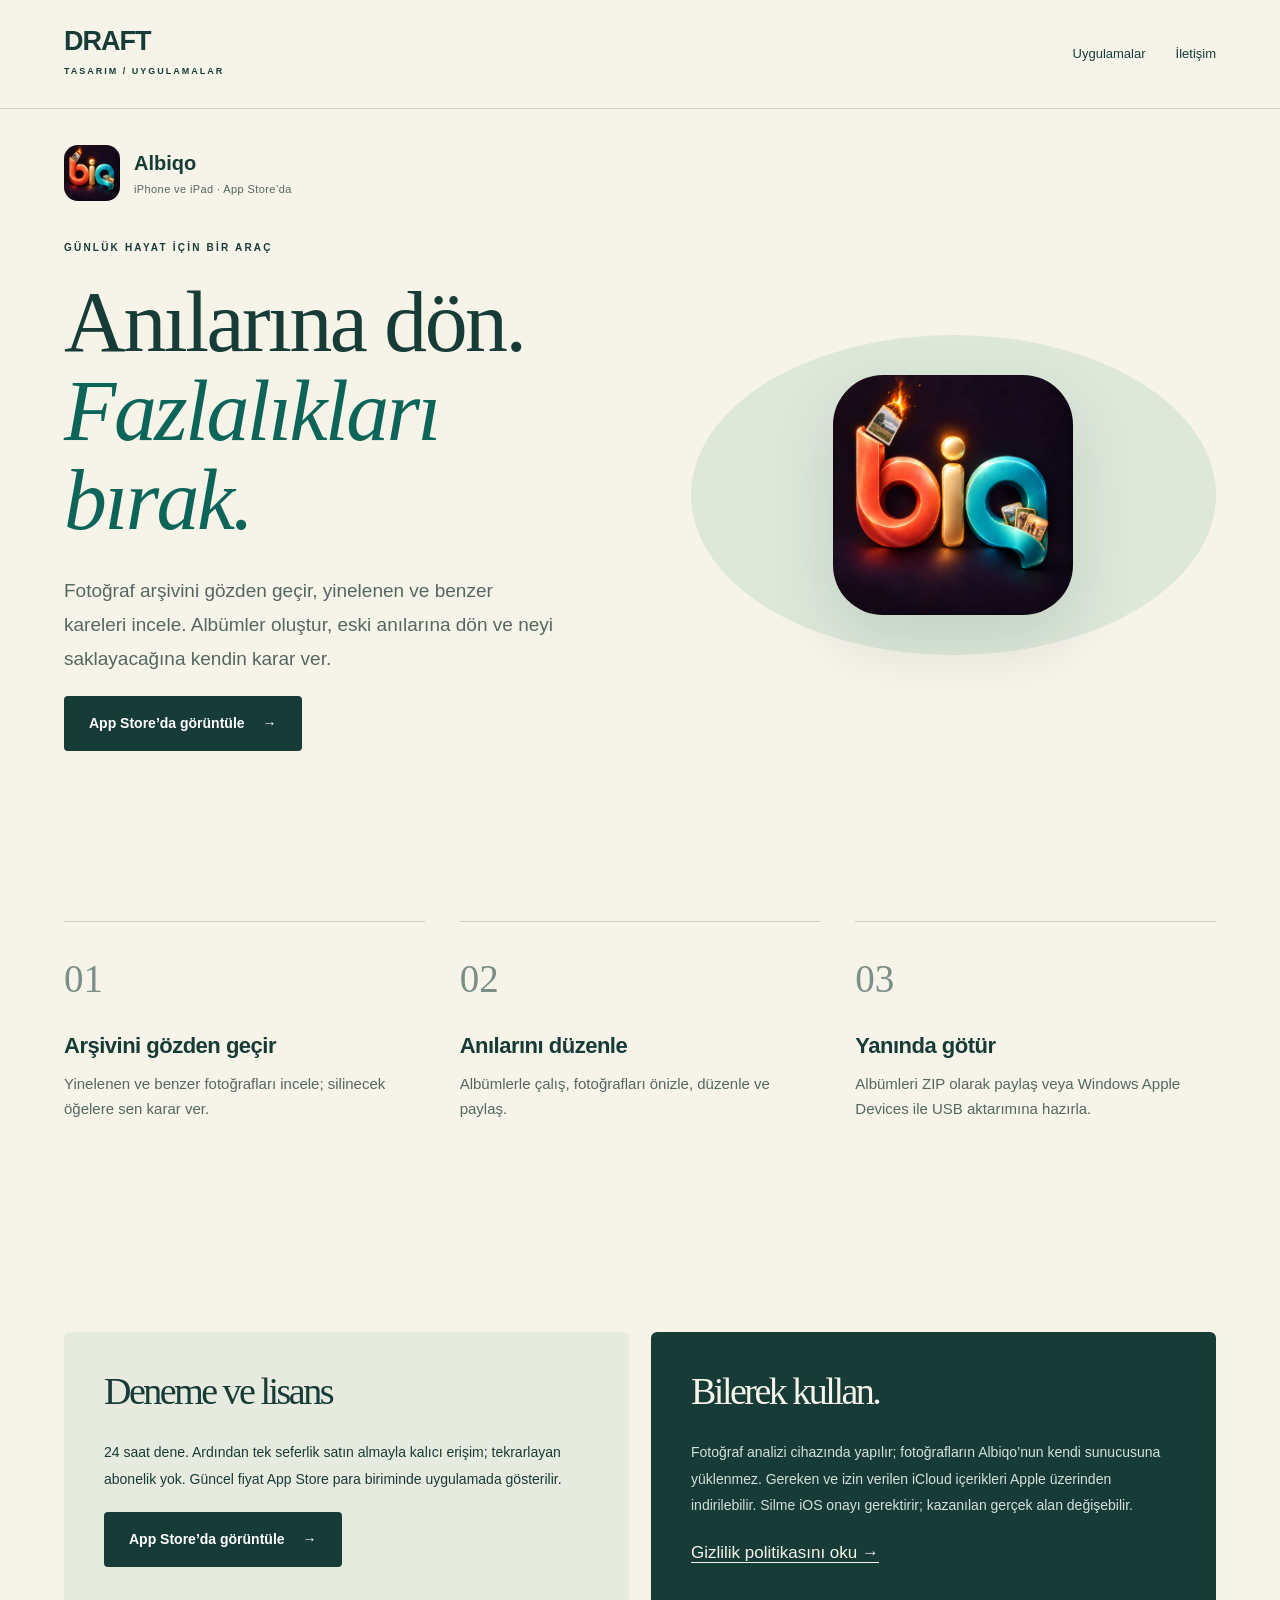
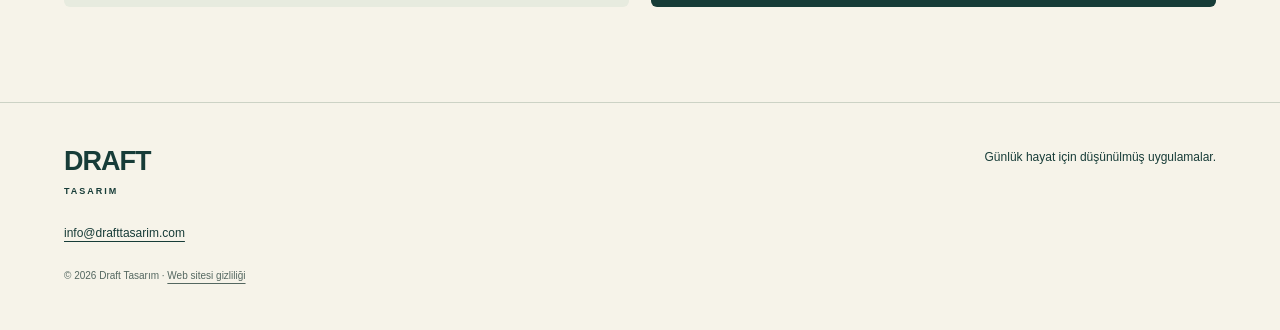
==== albiqo/index.html @ b257b093 "Publish app showcase pages and shared ChatGPT search access" ====
<!doctype html><html lang="tr"><head><meta charset="utf-8"><meta name="viewport" content="width=device-width,initial-scale=1"><title>Albiqo — Draft Tasarım</title><meta name="description" content="Fotoğraf arşivini gözden geçir, yinelenen ve benzer kareleri incele. Albümler oluştur, eski anılarına dön ve neyi saklayacağına kendin karar ver."><link rel="canonical" href="https://drafttasarim.github.io/albiqo/"><meta property="og:title" content="Albiqo — Draft Tasarım"><meta property="og:description" content="Fotoğraf arşivini gözden geçir, yinelenen ve benzer kareleri incele. Albümler oluştur, eski anılarına dön ve neyi saklayacağına kendin karar ver."><meta property="og:type" content="website"><meta property="og:url" content="https://drafttasarim.github.io/albiqo/"><meta name="theme-color" content="#163d38"><link rel="stylesheet" href="/assets/site.css"></head><body class=""><a class="skip" href="#main">İçeriğe geç</a><header><a class="brand" href="/">DRAFT<span>TASARIM / UYGULAMALAR</span></a><nav aria-label="Ana menü"><a href="/#uygulamalar">Uygulamalar</a><a href="mailto:info@drafttasarim.com">İletişim</a></nav></header><main id="main"><div class="appname"><img src="/assets/albiqo/icon.png" alt="" width="56" height="56"><div>Albiqo<small>iPhone ve iPad · App Store’da</small></div></div><section class="hero compact"><div><p class="eyebrow">GÜNLÜK HAYAT İÇİN BİR ARAÇ</p><h1>Anılarına dön.<br><em>Fazlalıkları bırak.</em></h1><p class="lead">Fotoğraf arşivini gözden geçir, yinelenen ve benzer kareleri incele. Albümler oluştur, eski anılarına dön ve neyi saklayacağına kendin karar ver.</p><a class="button" href="https://apps.apple.com/tr/app/id6825075783">App Store’da görüntüle<span aria-hidden="true"> →</span></a></div><div class="icon-stage"><img src="/assets/albiqo/icon.png" alt="Albiqo uygulama simgesi" width="320" height="320"></div></section><section class="section"><div class="feature-grid"><article><span class="number">01</span><h3>Arşivini gözden geçir</h3><p>Yinelenen ve benzer fotoğrafları incele; silinecek öğelere sen karar ver.</p></article><article><span class="number">02</span><h3>Anılarını düzenle</h3><p>Albümlerle çalış, fotoğrafları önizle, düzenle ve paylaş.</p></article><article><span class="number">03</span><h3>Yanında götür</h3><p>Albümleri ZIP olarak paylaş veya Windows Apple Devices ile USB aktarımına hazırla.</p></article></div></section><section class="section two-cards"><article class="feature-panel"><h2>Deneme ve lisans</h2><p>24 saat dene. Ardından tek seferlik satın almayla kalıcı erişim; tekrarlayan abonelik yok. Güncel fiyat App Store para biriminde uygulamada gösterilir.</p><a class="button" href="https://apps.apple.com/tr/app/id6825075783">App Store’da görüntüle<span aria-hidden="true"> →</span></a></article><article class="feature-panel dark"><h2>Bilerek kullan.</h2><p>Fotoğraf analizi cihazında yapılır; fotoğrafların Albiqo’nun kendi sunucusuna yüklenmez. Gereken ve izin verilen iCloud içerikleri Apple üzerinden indirilebilir. Silme iOS onayı gerektirir; kazanılan gerçek alan değişebilir.</p><a href="/Albiqo-privacy/">Gizlilik politikasını oku →</a></article></section></main><footer><a class="brand" href="/">DRAFT<span>TASARIM</span></a><p>Günlük hayat için düşünülmüş uygulamalar.</p><a href="mailto:info@drafttasarim.com">info@drafttasarim.com</a><small>© 2026 Draft Tasarım · <a href="/gizlilik/">Web sitesi gizliliği</a></small></footer><script src="/assets/site.js" defer></script></body></html>
---- assets/site.css ----
@charset "UTF-8";
:root{--paper:#f6f3e9;--ink:#173c38;--muted:#546760;--accent:#0d6559;--line:#ccd2c5;--wash:#dde8da;--serif:Georgia,'Times New Roman',serif;--sans:-apple-system,BlinkMacSystemFont,'Segoe UI',sans-serif}*{box-sizing:border-box}html{scroll-behavior:smooth;scroll-padding-top:28px}body{margin:0;background:var(--paper);color:var(--ink);font-family:var(--sans);font-size:17px;line-height:1.65}a{color:inherit;text-underline-offset:4px}a:hover{color:var(--accent)}button,a,audio,summary{outline-offset:6px}a:focus-visible,summary:focus-visible{outline:3px solid #c6753e}.skip{position:absolute;top:-100px;left:24px;z-index:10;background:white;padding:12px}.skip:focus{top:12px}header,main,footer{max-width:1280px;margin:auto}header{display:flex;align-items:center;justify-content:space-between;padding:28px 5%;border-bottom:1px solid var(--line)}.brand{text-decoration:none;font-size:27px;line-height:1;font-weight:850;letter-spacing:-1px}.brand span{display:block;font-size:9px;letter-spacing:2px;line-height:2;margin-top:7px}nav{display:flex;gap:30px;font-size:13px}nav a{text-decoration:none}.appname{display:flex;align-items:center;gap:14px;padding:36px 5% 0;font-weight:700;font-size:20px}.appname img{border-radius:14px;object-fit:contain}.appname small{display:block;font-size:11px;color:var(--muted);font-weight:400;letter-spacing:.4px}.hero{display:grid;grid-template-columns:1.05fr .95fr;gap:4%;align-items:center;padding:38px 5% 75px;min-height:770px;overflow:hidden}.eyebrow{font-size:10px;letter-spacing:2.2px;font-weight:750;line-height:1.7;margin:0 0 22px}h1,h2{font-family:var(--serif);font-weight:400;letter-spacing:-2.5px;line-height:1.04;margin:0 0 28px}h1{font-size:clamp(50px,6.7vw,88px)}h2{font-size:clamp(36px,4.6vw,57px)}h3{font-size:22px;font-weight:550;line-height:1.3;letter-spacing:-.5px;margin:20px 0 12px}em{font-weight:400;color:var(--accent)}p{margin:0 0 20px}.lead{font-size:19px;line-height:1.8;max-width:490px;color:var(--muted)}.actions{display:flex;align-items:center;gap:24px;flex-wrap:wrap;margin-top:30px}.button{display:inline-flex;gap:18px;align-items:center;justify-content:space-between;background:var(--ink);color:#fff;text-decoration:none;padding:16px 25px;border-radius:4px;font-size:14px;font-weight:600;transition:background .2s,transform .2s}.button:hover{background:var(--accent);color:#fff;transform:translateY(-2px)}.textlink{display:inline-block;font-size:13px;font-weight:600;text-decoration:none;border-bottom:1px solid currentColor;padding-bottom:3px}.fine{font-size:11px;line-height:1.8;color:var(--muted);margin:17px 0}.mini-tags{display:flex;gap:8px;margin-top:28px;flex-wrap:wrap}.mini-tags span,.badge{display:inline-block;font-size:9px;font-weight:650;letter-spacing:1px;border:1px solid currentColor;padding:6px 10px;border-radius:30px}.hero-art{position:relative;display:flex;align-items:center;justify-content:center;padding:32px 30px;background:var(--wash);border-radius:180px 180px 12px 12px;min-height:610px;margin:0 12px}.phone{display:block;width:235px;max-width:100%;height:auto;border:7px solid #1c2520;border-radius:30px;box-shadow:0 20px 55px #102a2526}.hero-phone{width:240px;transform:rotate(5deg);position:relative;z-index:1}.orbit-label{position:absolute;left:-17px;top:34px;font-family:var(--serif);font-style:italic;font-size:19px;line-height:1.2;transform:rotate(-8deg);z-index:2}.note{position:absolute;bottom:8%;right:-20px;background:#f4dfac;padding:18px 25px;box-shadow:0 9px 30px #1b33201a;transform:rotate(-5deg);font-family:var(--serif);font-size:20px;line-height:1.25;z-index:2}.note em{font-size:16px}.ribbon{display:flex;justify-content:space-around;gap:20px;padding:25px 5%;border-block:1px solid var(--line);font-family:var(--serif);font-style:italic;font-size:20px}.section{padding:95px 5%}.split{display:grid;grid-template-columns:1fr 1fr;align-items:center;gap:10%}.split p{color:var(--muted)}.screen-stage{background:#e9e5d8;display:flex;align-items:center;flex-direction:column;justify-content:center;padding:40px;border-radius:8px}.caption{font-size:10px;color:var(--muted);text-align:center;margin-top:24px}.steps{list-style:none;padding:0;margin-top:32px}.steps li{padding:20px 0;border-top:1px solid var(--line);display:grid;gap:6px}.steps b{font-size:14px}.steps span{font-size:14px;color:var(--muted)}.sound{background:var(--ink);color:var(--paper)}.sound>p{max-width:680px}.sound .fine{color:#b9cfc5}.audio-grid{display:grid;grid-template-columns:repeat(3,1fr);gap:18px;margin:40px 0}.audio-grid article{padding:26px 22px;border:1px solid #ffffff30;border-radius:6px;background:#ffffff08}.audio-grid h3{font-family:var(--serif);font-size:30px}.sound-mark{font-size:20px;color:#bbd3aa;letter-spacing:8px}audio{width:100%;height:38px;margin-top:14px}.section-top{display:flex;align-items:end;justify-content:space-between;gap:40px}.section-top>p{max-width:310px;color:var(--muted)}.two-cards{display:grid;grid-template-columns:1fr 1fr;gap:22px}.feature-panel{padding:40px;background:#e7ebdf;border-radius:6px}.feature-panel p,.feature-panel li{font-size:14px;line-height:1.9}.feature-panel h2{font-size:38px}.feature-panel h3{font-family:var(--serif);font-size:32px}.feature-panel ul{padding-left:20px;margin:24px 0}.dark{background:var(--ink);color:var(--paper)}.dark p{color:#d4e0d8}.dark a{color:inherit}.video-section{border-block:1px solid var(--line)}video{display:block;width:270px;max-width:100%;border-radius:10px;justify-self:center;background:#112b28;aspect-ratio:9/16}.price{display:grid;grid-template-columns:1fr 1fr;gap:7%;align-items:center;background:#e7ddc7}.price-box{padding:35px 0 35px 55px;border-left:1px solid #b9b3a2}.price-box>span{font-size:13px;letter-spacing:1px}.price-box strong{display:block;font-family:var(--serif);font-weight:400;font-size:68px;line-height:1.4}.price-box p{font-size:12px;color:var(--muted)}.faq{margin:35px 0}.faq details{padding:23px 0;border-bottom:1px solid var(--line)}summary{cursor:pointer;font-size:17px;font-weight:550;list-style:none;display:flex;justify-content:space-between;gap:22px}summary::-webkit-details-marker{display:none}summary:after{content:'+';font-size:23px;line-height:1}details[open] summary:after{content:'−'}details p{padding:18px 45px 0 0;font-size:15px;max-width:900px;color:var(--muted)}.endnote{text-align:center;border-top:1px solid var(--line);padding:80px 5%}.endnote h2{max-width:700px;margin:20px auto 35px}.endnote p{font-size:13px;margin-top:25px}footer{padding:45px 5%;display:grid;grid-template-columns:1fr 1fr;gap:24px;border-top:1px solid var(--line);font-size:12px}footer p{text-align:right;margin:0}footer small{grid-column:1/-1;color:var(--muted)}.forest{--paper:#f0f0e4;--ink:#273c25;--accent:#62682f;--muted:#5d6956;--wash:#d8dec5;--line:#cbd0bc}.forest .note{background:#d3c59d}.forest .ribbon{background:#dfe3d1}.feature-grid{display:grid;grid-template-columns:repeat(3,1fr);gap:35px}.feature-grid article{border-top:1px solid var(--line);padding-top:25px}.feature-grid p{font-size:15px;color:var(--muted)}.number{font-family:var(--serif);font-size:39px;opacity:.55}.notice{margin-top:30px;padding:24px;background:#e4d7bb;border-left:3px solid #9c743c}.notice p{font-size:14px;margin:12px 0 0}.hub-intro{padding:90px 5% 70px}.hub-intro h1{font-size:clamp(48px,7.4vw,95px);max-width:1050px}.hub-bottom{display:flex;justify-content:space-between;align-items:end;gap:30px}.hub-bottom p{font-size:16px;color:var(--muted);margin:15px 0 0}.app-grid{padding:0 5% 50px;display:grid;grid-template-columns:1fr 1fr;gap:22px}.app-card{background:#e0e9df;text-decoration:none;padding:38px;transition:transform .2s;border-radius:6px;display:flex;flex-direction:column;align-items:start}.app-card:hover{transform:translateY(-4px)}.app-card:first-child{background:#163e39;color:#f7f2e6}.app-card h2{font-size:44px;max-width:420px;line-height:1.1}.app-card>p{font-size:14px}.app-card>p:first-of-type{font-size:18px;margin:32px 0 12px}.app-card .textlink{margin-top:auto}.card-head{display:flex;justify-content:space-between;align-items:center;gap:20px;width:100%}.card-head img{border-radius:17px}.app-card.shroomtrail{background:#d8dec2}.app-card.cleanphoto{background:#dfe8ec}.app-card.albiqo{background:#d7e7dc}.app-card.paletivo{background:#e9dcd3;grid-column:1/-1}.hub-note{max-width:850px}.hub-note p{max-width:600px;color:var(--muted)}.compact{min-height:500px}.icon-stage{display:flex;justify-content:center;padding:40px;background:var(--wash);border-radius:50%}.icon-stage img{width:240px;height:240px;max-width:100%;object-fit:contain;border-radius:50px;box-shadow:0 25px 65px #18352e22}.article{max-width:900px;margin:auto}.article article{margin:50px 0}.article h2{font-size:31px;letter-spacing:-.8px}.article p{color:var(--muted)}
@media(max-width:800px){body{font-size:16px}header{padding:22px 6%}nav{gap:18px;font-size:12px}.brand{font-size:23px}.appname{padding:28px 6% 0}.hero{grid-template-columns:1fr;padding:35px 6% 50px;gap:40px;min-height:0}h1{font-size:59px;letter-spacing:-2.5px}.hero-art{max-width:440px;width:90%;justify-self:center;min-height:560px;margin:0;padding:30px}.hero-phone{width:220px}.orbit-label{font-size:17px;left:-17px}.note{font-size:18px;right:-17px}.lead{font-size:17px}.ribbon{flex-direction:column;align-items:center;gap:4px;font-size:18px}.section{padding:60px 6%}.split{grid-template-columns:1fr;gap:35px}.screen-stage{padding:32px}.screen-stage .phone{width:220px}.audio-grid{grid-template-columns:1fr;gap:12px}.audio-grid article{display:grid;grid-template-columns:1fr 2fr;align-items:center;gap:0 15px;padding:20px}.sound-mark{display:none}.audio-grid h3{font-size:26px;margin:0}audio{margin:0}.section-top{display:block}.two-cards,.price{grid-template-columns:1fr;gap:24px}.feature-panel{padding:30px}.price-box{border-left:0;border-top:1px solid #b9b3a2;padding:25px 0 0}.price-box strong{font-size:62px}.feature-grid{grid-template-columns:1fr;gap:24px}.feature-grid article{padding-top:15px}.feature-grid h3{margin-top:5px}.number{font-size:30px}.hub-intro{padding:60px 6% 45px}.hub-intro h1{font-size:55px}.hub-bottom{display:block}.hub-bottom .textlink{margin-top:25px}.app-grid{grid-template-columns:1fr;padding:0 6% 30px}.app-card{padding:28px}.app-card.paletivo{grid-column:auto}.app-card h2{font-size:38px}.hub-note h2{font-size:42px}footer{grid-template-columns:1fr;padding:35px 6%}footer p{text-align:left}footer small{grid-column:auto}.endnote{padding:55px 6%}h2{letter-spacing:-1.4px}.compact .icon-stage{width:260px;height:260px;justify-self:center}.compact .icon-stage img{width:180px;height:180px}.article h1{font-size:50px}video{width:250px}details p{padding-right:10px}}
@media(prefers-reduced-motion:reduce){html{scroll-behavior:auto}*{transition:none!important}}
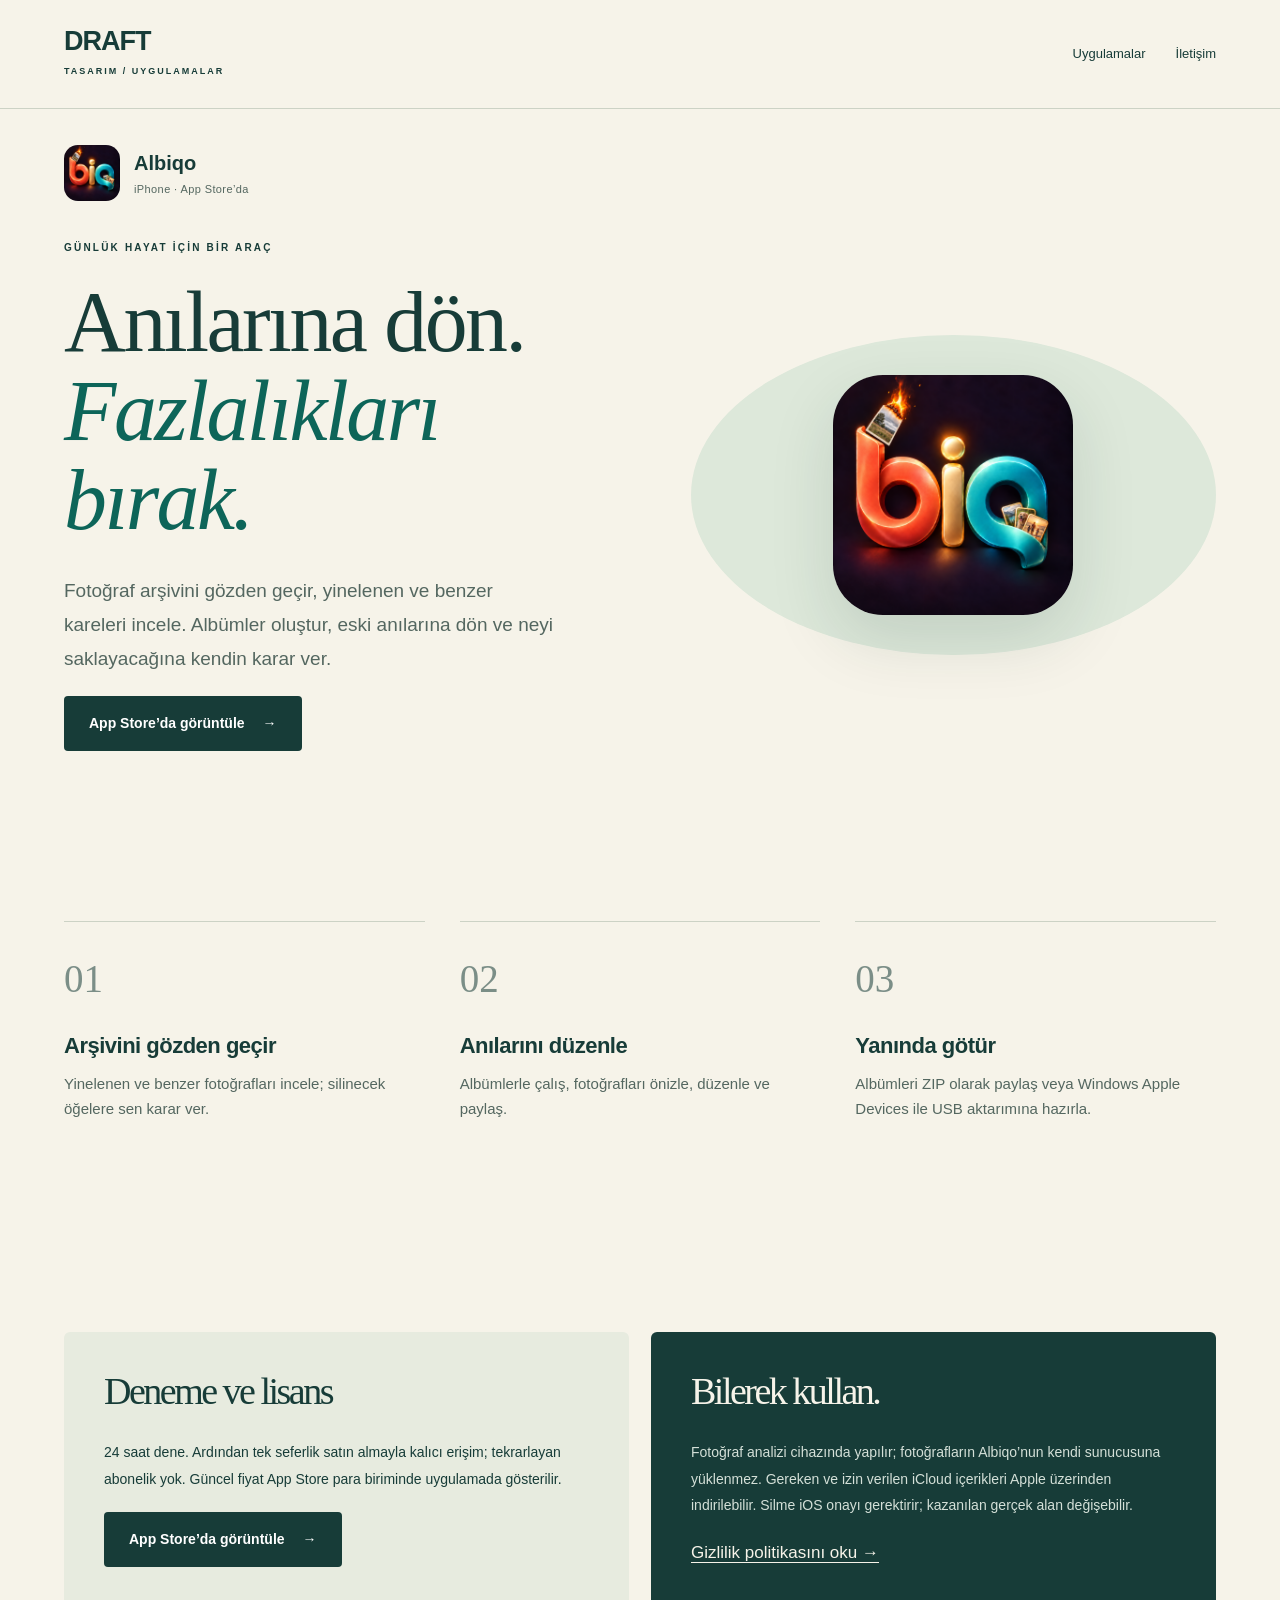
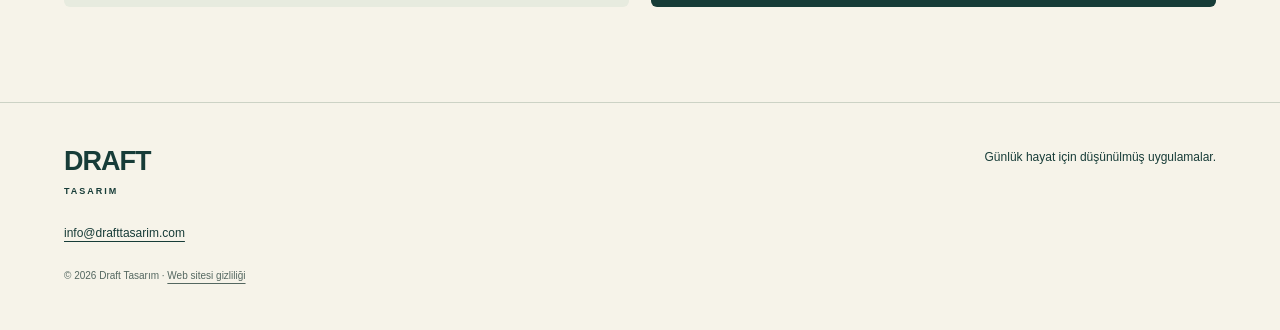
==== commit 5e4515c0: "Correct Albiqo supported device label" ====
--- a/albiqo/index.html
+++ b/albiqo/index.html
@@ -1 +1 @@
-<!doctype html><html lang="tr"><head><meta charset="utf-8"><meta name="viewport" content="width=device-width,initial-scale=1"><title>Albiqo — Draft Tasarım</title><meta name="description" content="Fotoğraf arşivini gözden geçir, yinelenen ve benzer kareleri incele. Albümler oluştur, eski anılarına dön ve neyi saklayacağına kendin karar ver."><link rel="canonical" href="https://drafttasarim.github.io/albiqo/"><meta property="og:title" content="Albiqo — Draft Tasarım"><meta property="og:description" content="Fotoğraf arşivini gözden geçir, yinelenen ve benzer kareleri incele. Albümler oluştur, eski anılarına dön ve neyi saklayacağına kendin karar ver."><meta property="og:type" content="website"><meta property="og:url" content="https://drafttasarim.github.io/albiqo/"><meta name="theme-color" content="#163d38"><link rel="stylesheet" href="/assets/site.css"></head><body class=""><a class="skip" href="#main">İçeriğe geç</a><header><a class="brand" href="/">DRAFT<span>TASARIM / UYGULAMALAR</span></a><nav aria-label="Ana menü"><a href="/#uygulamalar">Uygulamalar</a><a href="mailto:info@drafttasarim.com">İletişim</a></nav></header><main id="main"><div class="appname"><img src="/assets/albiqo/icon.png" alt="" width="56" height="56"><div>Albiqo<small>iPhone ve iPad · App Store’da</small></div></div><section class="hero compact"><div><p class="eyebrow">GÜNLÜK HAYAT İÇİN BİR ARAÇ</p><h1>Anılarına dön.<br><em>Fazlalıkları bırak.</em></h1><p class="lead">Fotoğraf arşivini gözden geçir, yinelenen ve benzer kareleri incele. Albümler oluştur, eski anılarına dön ve neyi saklayacağına kendin karar ver.</p><a class="button" href="https://apps.apple.com/tr/app/id6825075783">App Store’da görüntüle<span aria-hidden="true"> →</span></a></div><div class="icon-stage"><img src="/assets/albiqo/icon.png" alt="Albiqo uygulama simgesi" width="320" height="320"></div></section><section class="section"><div class="feature-grid"><article><span class="number">01</span><h3>Arşivini gözden geçir</h3><p>Yinelenen ve benzer fotoğrafları incele; silinecek öğelere sen karar ver.</p></article><article><span class="number">02</span><h3>Anılarını düzenle</h3><p>Albümlerle çalış, fotoğrafları önizle, düzenle ve paylaş.</p></article><article><span class="number">03</span><h3>Yanında götür</h3><p>Albümleri ZIP olarak paylaş veya Windows Apple Devices ile USB aktarımına hazırla.</p></article></div></section><section class="section two-cards"><article class="feature-panel"><h2>Deneme ve lisans</h2><p>24 saat dene. Ardından tek seferlik satın almayla kalıcı erişim; tekrarlayan abonelik yok. Güncel fiyat App Store para biriminde uygulamada gösterilir.</p><a class="button" href="https://apps.apple.com/tr/app/id6825075783">App Store’da görüntüle<span aria-hidden="true"> →</span></a></article><article class="feature-panel dark"><h2>Bilerek kullan.</h2><p>Fotoğraf analizi cihazında yapılır; fotoğrafların Albiqo’nun kendi sunucusuna yüklenmez. Gereken ve izin verilen iCloud içerikleri Apple üzerinden indirilebilir. Silme iOS onayı gerektirir; kazanılan gerçek alan değişebilir.</p><a href="/Albiqo-privacy/">Gizlilik politikasını oku →</a></article></section></main><footer><a class="brand" href="/">DRAFT<span>TASARIM</span></a><p>Günlük hayat için düşünülmüş uygulamalar.</p><a href="mailto:info@drafttasarim.com">info@drafttasarim.com</a><small>© 2026 Draft Tasarım · <a href="/gizlilik/">Web sitesi gizliliği</a></small></footer><script src="/assets/site.js" defer></script></body></html>+<!doctype html><html lang="tr"><head><meta charset="utf-8"><meta name="viewport" content="width=device-width,initial-scale=1"><title>Albiqo — Draft Tasarım</title><meta name="description" content="Fotoğraf arşivini gözden geçir, yinelenen ve benzer kareleri incele. Albümler oluştur, eski anılarına dön ve neyi saklayacağına kendin karar ver."><link rel="canonical" href="https://drafttasarim.github.io/albiqo/"><meta property="og:title" content="Albiqo — Draft Tasarım"><meta property="og:description" content="Fotoğraf arşivini gözden geçir, yinelenen ve benzer kareleri incele. Albümler oluştur, eski anılarına dön ve neyi saklayacağına kendin karar ver."><meta property="og:type" content="website"><meta property="og:url" content="https://drafttasarim.github.io/albiqo/"><meta name="theme-color" content="#163d38"><link rel="stylesheet" href="/assets/site.css"></head><body class=""><a class="skip" href="#main">İçeriğe geç</a><header><a class="brand" href="/">DRAFT<span>TASARIM / UYGULAMALAR</span></a><nav aria-label="Ana menü"><a href="/#uygulamalar">Uygulamalar</a><a href="mailto:info@drafttasarim.com">İletişim</a></nav></header><main id="main"><div class="appname"><img src="/assets/albiqo/icon.png" alt="" width="56" height="56"><div>Albiqo<small>iPhone · App Store’da</small></div></div><section class="hero compact"><div><p class="eyebrow">GÜNLÜK HAYAT İÇİN BİR ARAÇ</p><h1>Anılarına dön.<br><em>Fazlalıkları bırak.</em></h1><p class="lead">Fotoğraf arşivini gözden geçir, yinelenen ve benzer kareleri incele. Albümler oluştur, eski anılarına dön ve neyi saklayacağına kendin karar ver.</p><a class="button" href="https://apps.apple.com/tr/app/id6825075783">App Store’da görüntüle<span aria-hidden="true"> →</span></a></div><div class="icon-stage"><img src="/assets/albiqo/icon.png" alt="Albiqo uygulama simgesi" width="320" height="320"></div></section><section class="section"><div class="feature-grid"><article><span class="number">01</span><h3>Arşivini gözden geçir</h3><p>Yinelenen ve benzer fotoğrafları incele; silinecek öğelere sen karar ver.</p></article><article><span class="number">02</span><h3>Anılarını düzenle</h3><p>Albümlerle çalış, fotoğrafları önizle, düzenle ve paylaş.</p></article><article><span class="number">03</span><h3>Yanında götür</h3><p>Albümleri ZIP olarak paylaş veya Windows Apple Devices ile USB aktarımına hazırla.</p></article></div></section><section class="section two-cards"><article class="feature-panel"><h2>Deneme ve lisans</h2><p>24 saat dene. Ardından tek seferlik satın almayla kalıcı erişim; tekrarlayan abonelik yok. Güncel fiyat App Store para biriminde uygulamada gösterilir.</p><a class="button" href="https://apps.apple.com/tr/app/id6825075783">App Store’da görüntüle<span aria-hidden="true"> →</span></a></article><article class="feature-panel dark"><h2>Bilerek kullan.</h2><p>Fotoğraf analizi cihazında yapılır; fotoğrafların Albiqo’nun kendi sunucusuna yüklenmez. Gereken ve izin verilen iCloud içerikleri Apple üzerinden indirilebilir. Silme iOS onayı gerektirir; kazanılan gerçek alan değişebilir.</p><a href="/Albiqo-privacy/">Gizlilik politikasını oku →</a></article></section></main><footer><a class="brand" href="/">DRAFT<span>TASARIM</span></a><p>Günlük hayat için düşünülmüş uygulamalar.</p><a href="mailto:info@drafttasarim.com">info@drafttasarim.com</a><small>© 2026 Draft Tasarım · <a href="/gizlilik/">Web sitesi gizliliği</a></small></footer><script src="/assets/site.js" defer></script></body></html>
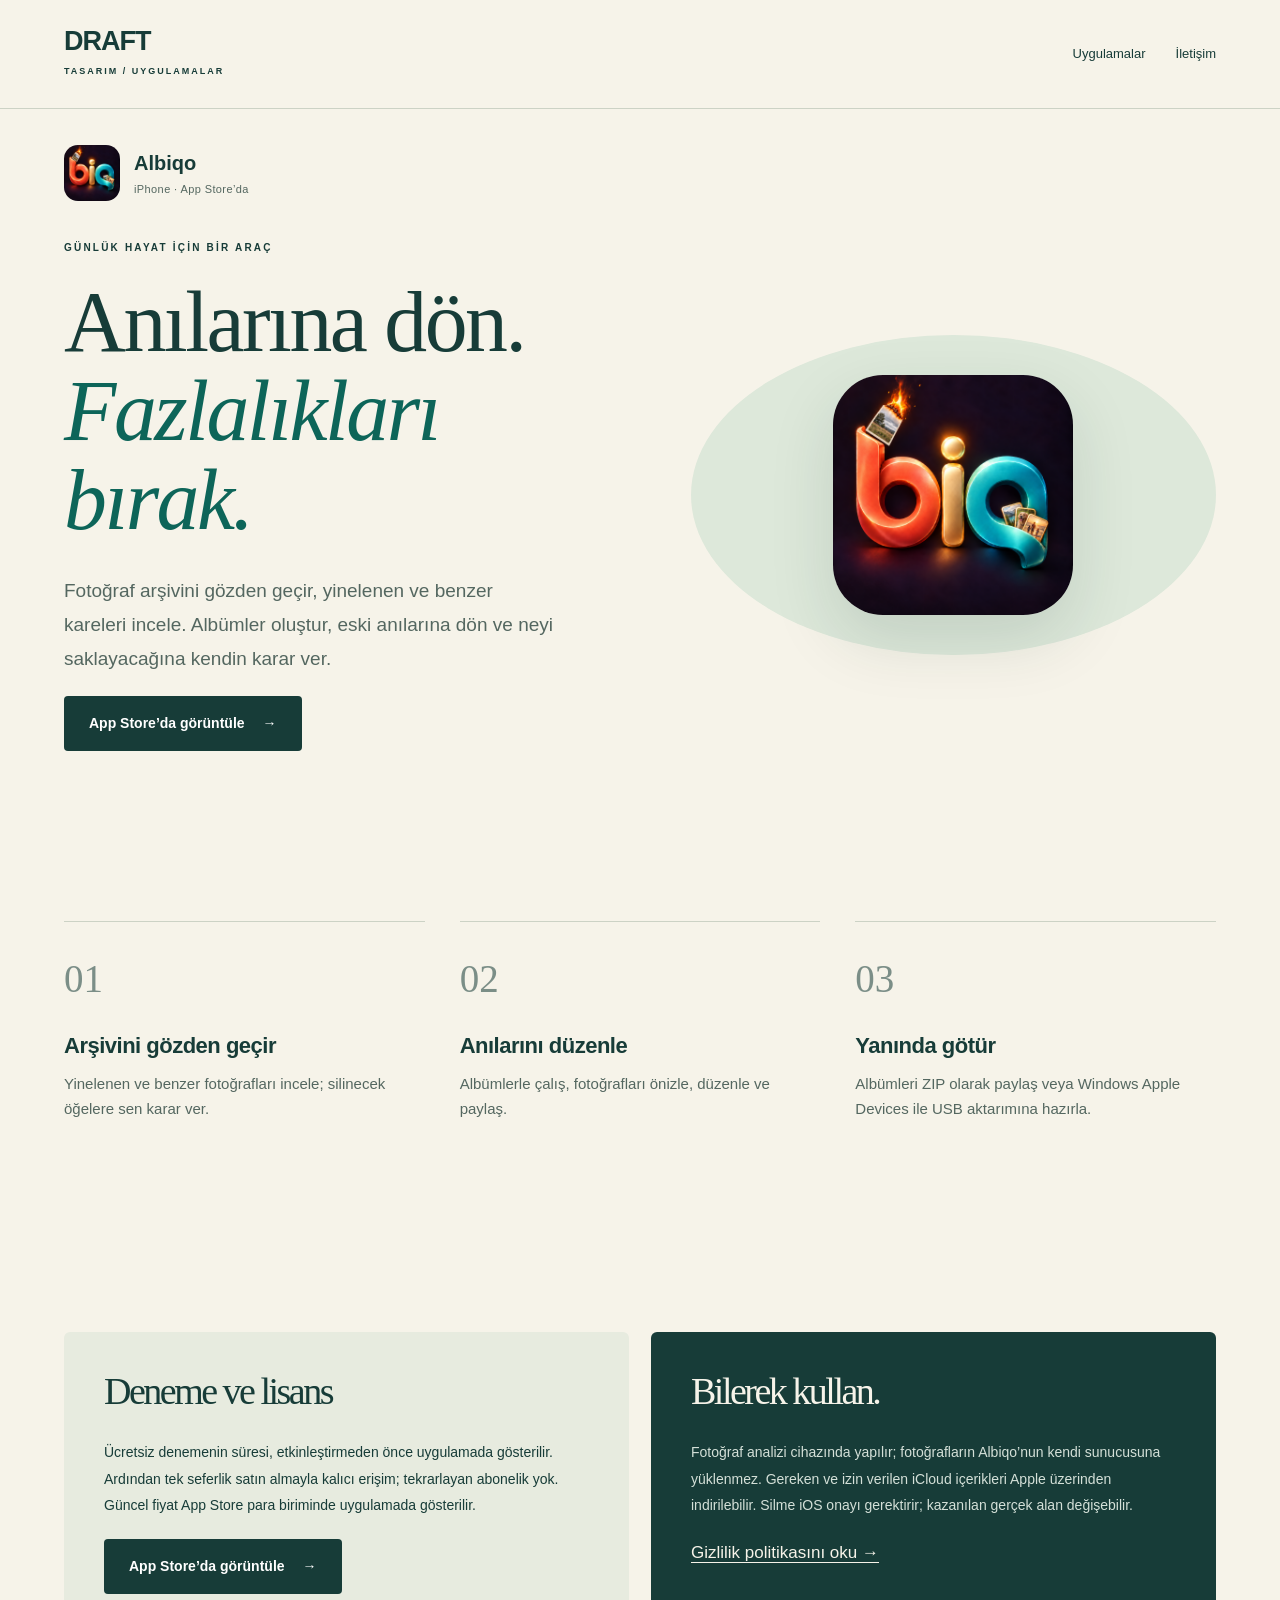
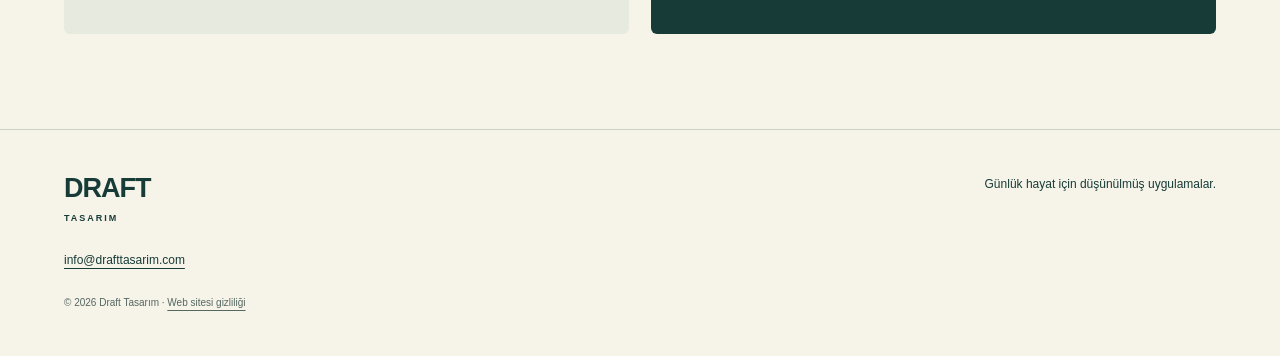
==== commit f42a236c: "Clarify Albiqo trial duration disclosure" ====
--- a/albiqo/index.html
+++ b/albiqo/index.html
@@ -1 +1 @@
-<!doctype html><html lang="tr"><head><meta charset="utf-8"><meta name="viewport" content="width=device-width,initial-scale=1"><title>Albiqo — Draft Tasarım</title><meta name="description" content="Fotoğraf arşivini gözden geçir, yinelenen ve benzer kareleri incele. Albümler oluştur, eski anılarına dön ve neyi saklayacağına kendin karar ver."><link rel="canonical" href="https://drafttasarim.github.io/albiqo/"><meta property="og:title" content="Albiqo — Draft Tasarım"><meta property="og:description" content="Fotoğraf arşivini gözden geçir, yinelenen ve benzer kareleri incele. Albümler oluştur, eski anılarına dön ve neyi saklayacağına kendin karar ver."><meta property="og:type" content="website"><meta property="og:url" content="https://drafttasarim.github.io/albiqo/"><meta name="theme-color" content="#163d38"><link rel="stylesheet" href="/assets/site.css"></head><body class=""><a class="skip" href="#main">İçeriğe geç</a><header><a class="brand" href="/">DRAFT<span>TASARIM / UYGULAMALAR</span></a><nav aria-label="Ana menü"><a href="/#uygulamalar">Uygulamalar</a><a href="mailto:info@drafttasarim.com">İletişim</a></nav></header><main id="main"><div class="appname"><img src="/assets/albiqo/icon.png" alt="" width="56" height="56"><div>Albiqo<small>iPhone · App Store’da</small></div></div><section class="hero compact"><div><p class="eyebrow">GÜNLÜK HAYAT İÇİN BİR ARAÇ</p><h1>Anılarına dön.<br><em>Fazlalıkları bırak.</em></h1><p class="lead">Fotoğraf arşivini gözden geçir, yinelenen ve benzer kareleri incele. Albümler oluştur, eski anılarına dön ve neyi saklayacağına kendin karar ver.</p><a class="button" href="https://apps.apple.com/tr/app/id6825075783">App Store’da görüntüle<span aria-hidden="true"> →</span></a></div><div class="icon-stage"><img src="/assets/albiqo/icon.png" alt="Albiqo uygulama simgesi" width="320" height="320"></div></section><section class="section"><div class="feature-grid"><article><span class="number">01</span><h3>Arşivini gözden geçir</h3><p>Yinelenen ve benzer fotoğrafları incele; silinecek öğelere sen karar ver.</p></article><article><span class="number">02</span><h3>Anılarını düzenle</h3><p>Albümlerle çalış, fotoğrafları önizle, düzenle ve paylaş.</p></article><article><span class="number">03</span><h3>Yanında götür</h3><p>Albümleri ZIP olarak paylaş veya Windows Apple Devices ile USB aktarımına hazırla.</p></article></div></section><section class="section two-cards"><article class="feature-panel"><h2>Deneme ve lisans</h2><p>24 saat dene. Ardından tek seferlik satın almayla kalıcı erişim; tekrarlayan abonelik yok. Güncel fiyat App Store para biriminde uygulamada gösterilir.</p><a class="button" href="https://apps.apple.com/tr/app/id6825075783">App Store’da görüntüle<span aria-hidden="true"> →</span></a></article><article class="feature-panel dark"><h2>Bilerek kullan.</h2><p>Fotoğraf analizi cihazında yapılır; fotoğrafların Albiqo’nun kendi sunucusuna yüklenmez. Gereken ve izin verilen iCloud içerikleri Apple üzerinden indirilebilir. Silme iOS onayı gerektirir; kazanılan gerçek alan değişebilir.</p><a href="/Albiqo-privacy/">Gizlilik politikasını oku →</a></article></section></main><footer><a class="brand" href="/">DRAFT<span>TASARIM</span></a><p>Günlük hayat için düşünülmüş uygulamalar.</p><a href="mailto:info@drafttasarim.com">info@drafttasarim.com</a><small>© 2026 Draft Tasarım · <a href="/gizlilik/">Web sitesi gizliliği</a></small></footer><script src="/assets/site.js" defer></script></body></html>+<!doctype html><html lang="tr"><head><meta charset="utf-8"><meta name="viewport" content="width=device-width,initial-scale=1"><title>Albiqo — Draft Tasarım</title><meta name="description" content="Fotoğraf arşivini gözden geçir, yinelenen ve benzer kareleri incele. Albümler oluştur, eski anılarına dön ve neyi saklayacağına kendin karar ver."><link rel="canonical" href="https://drafttasarim.github.io/albiqo/"><meta property="og:title" content="Albiqo — Draft Tasarım"><meta property="og:description" content="Fotoğraf arşivini gözden geçir, yinelenen ve benzer kareleri incele. Albümler oluştur, eski anılarına dön ve neyi saklayacağına kendin karar ver."><meta property="og:type" content="website"><meta property="og:url" content="https://drafttasarim.github.io/albiqo/"><meta name="theme-color" content="#163d38"><link rel="stylesheet" href="/assets/site.css"></head><body class=""><a class="skip" href="#main">İçeriğe geç</a><header><a class="brand" href="/">DRAFT<span>TASARIM / UYGULAMALAR</span></a><nav aria-label="Ana menü"><a href="/#uygulamalar">Uygulamalar</a><a href="mailto:info@drafttasarim.com">İletişim</a></nav></header><main id="main"><div class="appname"><img src="/assets/albiqo/icon.png" alt="" width="56" height="56"><div>Albiqo<small>iPhone · App Store’da</small></div></div><section class="hero compact"><div><p class="eyebrow">GÜNLÜK HAYAT İÇİN BİR ARAÇ</p><h1>Anılarına dön.<br><em>Fazlalıkları bırak.</em></h1><p class="lead">Fotoğraf arşivini gözden geçir, yinelenen ve benzer kareleri incele. Albümler oluştur, eski anılarına dön ve neyi saklayacağına kendin karar ver.</p><a class="button" href="https://apps.apple.com/tr/app/id6825075783">App Store’da görüntüle<span aria-hidden="true"> →</span></a></div><div class="icon-stage"><img src="/assets/albiqo/icon.png" alt="Albiqo uygulama simgesi" width="320" height="320"></div></section><section class="section"><div class="feature-grid"><article><span class="number">01</span><h3>Arşivini gözden geçir</h3><p>Yinelenen ve benzer fotoğrafları incele; silinecek öğelere sen karar ver.</p></article><article><span class="number">02</span><h3>Anılarını düzenle</h3><p>Albümlerle çalış, fotoğrafları önizle, düzenle ve paylaş.</p></article><article><span class="number">03</span><h3>Yanında götür</h3><p>Albümleri ZIP olarak paylaş veya Windows Apple Devices ile USB aktarımına hazırla.</p></article></div></section><section class="section two-cards"><article class="feature-panel"><h2>Deneme ve lisans</h2><p>Ücretsiz denemenin süresi, etkinleştirmeden önce uygulamada gösterilir. Ardından tek seferlik satın almayla kalıcı erişim; tekrarlayan abonelik yok. Güncel fiyat App Store para biriminde uygulamada gösterilir.</p><a class="button" href="https://apps.apple.com/tr/app/id6825075783">App Store’da görüntüle<span aria-hidden="true"> →</span></a></article><article class="feature-panel dark"><h2>Bilerek kullan.</h2><p>Fotoğraf analizi cihazında yapılır; fotoğrafların Albiqo’nun kendi sunucusuna yüklenmez. Gereken ve izin verilen iCloud içerikleri Apple üzerinden indirilebilir. Silme iOS onayı gerektirir; kazanılan gerçek alan değişebilir.</p><a href="/Albiqo-privacy/">Gizlilik politikasını oku →</a></article></section></main><footer><a class="brand" href="/">DRAFT<span>TASARIM</span></a><p>Günlük hayat için düşünülmüş uygulamalar.</p><a href="mailto:info@drafttasarim.com">info@drafttasarim.com</a><small>© 2026 Draft Tasarım · <a href="/gizlilik/">Web sitesi gizliliği</a></small></footer><script src="/assets/site.js" defer></script></body></html>
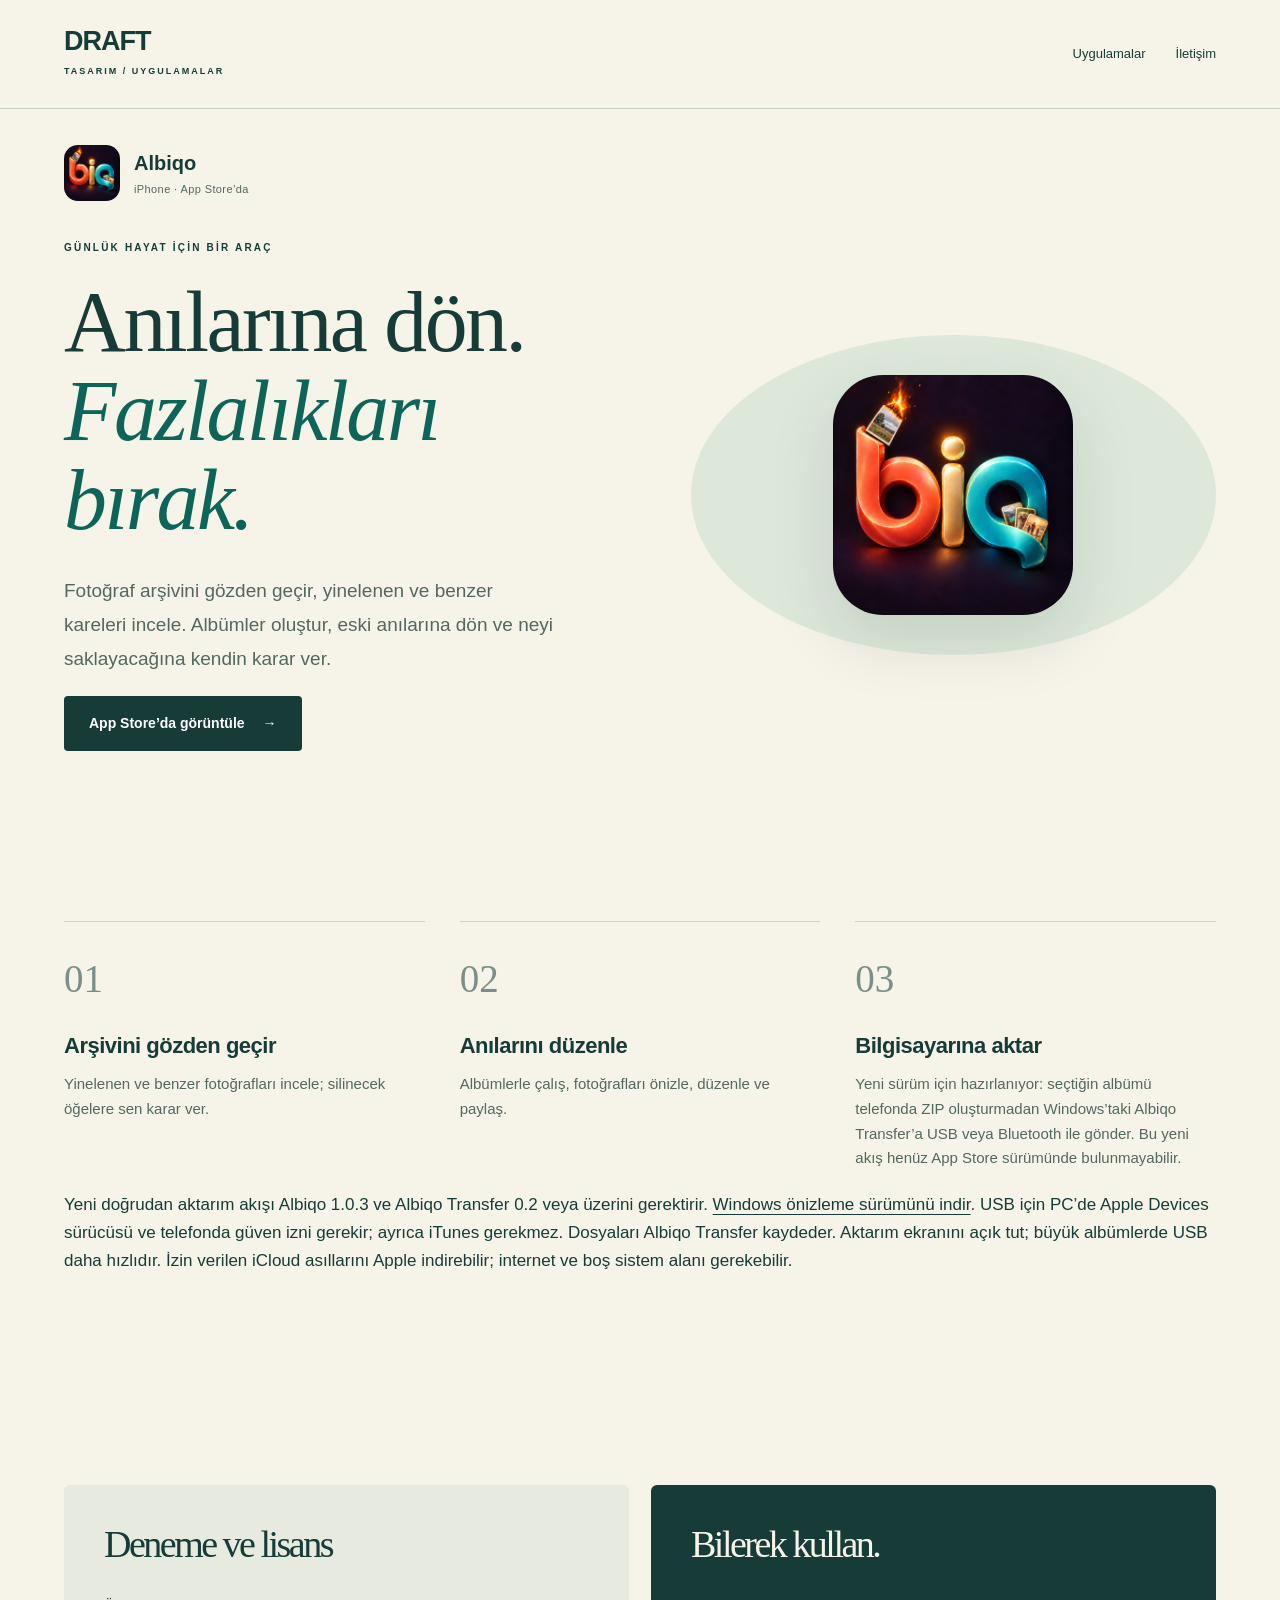
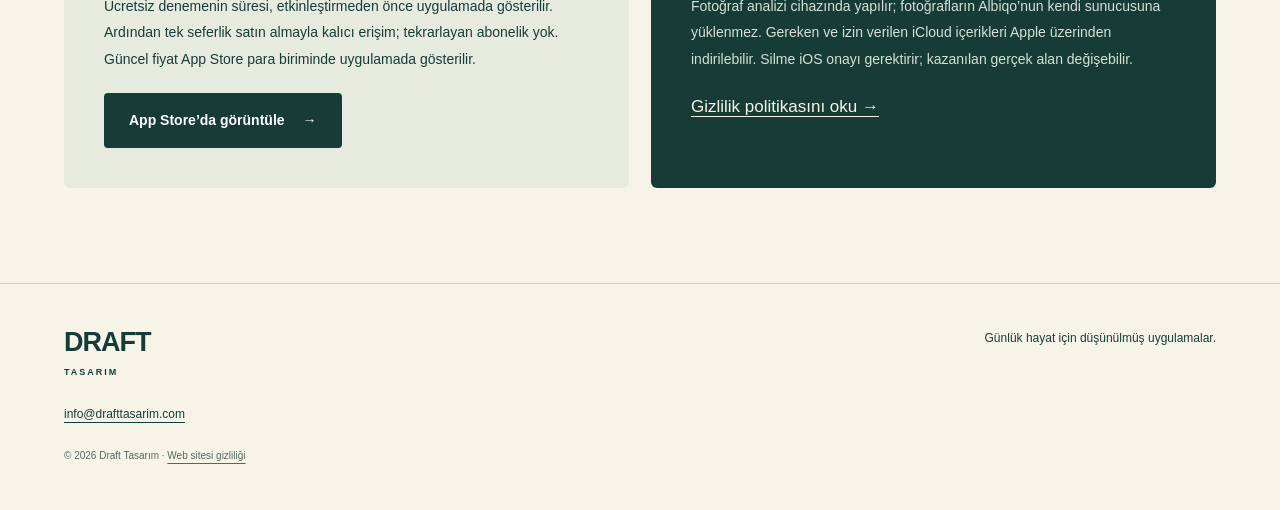
==== commit 01f1341b: "Explain upcoming ZIP-free Albiqo PC transfer requirements" ====
--- a/albiqo/index.html
+++ b/albiqo/index.html
@@ -1 +1 @@
-<!doctype html><html lang="tr"><head><meta charset="utf-8"><meta name="viewport" content="width=device-width,initial-scale=1"><title>Albiqo — Draft Tasarım</title><meta name="description" content="Fotoğraf arşivini gözden geçir, yinelenen ve benzer kareleri incele. Albümler oluştur, eski anılarına dön ve neyi saklayacağına kendin karar ver."><link rel="canonical" href="https://drafttasarim.github.io/albiqo/"><meta property="og:title" content="Albiqo — Draft Tasarım"><meta property="og:description" content="Fotoğraf arşivini gözden geçir, yinelenen ve benzer kareleri incele. Albümler oluştur, eski anılarına dön ve neyi saklayacağına kendin karar ver."><meta property="og:type" content="website"><meta property="og:url" content="https://drafttasarim.github.io/albiqo/"><meta name="theme-color" content="#163d38"><link rel="stylesheet" href="/assets/site.css"></head><body class=""><a class="skip" href="#main">İçeriğe geç</a><header><a class="brand" href="/">DRAFT<span>TASARIM / UYGULAMALAR</span></a><nav aria-label="Ana menü"><a href="/#uygulamalar">Uygulamalar</a><a href="mailto:info@drafttasarim.com">İletişim</a></nav></header><main id="main"><div class="appname"><img src="/assets/albiqo/icon.png" alt="" width="56" height="56"><div>Albiqo<small>iPhone · App Store’da</small></div></div><section class="hero compact"><div><p class="eyebrow">GÜNLÜK HAYAT İÇİN BİR ARAÇ</p><h1>Anılarına dön.<br><em>Fazlalıkları bırak.</em></h1><p class="lead">Fotoğraf arşivini gözden geçir, yinelenen ve benzer kareleri incele. Albümler oluştur, eski anılarına dön ve neyi saklayacağına kendin karar ver.</p><a class="button" href="https://apps.apple.com/tr/app/id6825075783">App Store’da görüntüle<span aria-hidden="true"> →</span></a></div><div class="icon-stage"><img src="/assets/albiqo/icon.png" alt="Albiqo uygulama simgesi" width="320" height="320"></div></section><section class="section"><div class="feature-grid"><article><span class="number">01</span><h3>Arşivini gözden geçir</h3><p>Yinelenen ve benzer fotoğrafları incele; silinecek öğelere sen karar ver.</p></article><article><span class="number">02</span><h3>Anılarını düzenle</h3><p>Albümlerle çalış, fotoğrafları önizle, düzenle ve paylaş.</p></article><article><span class="number">03</span><h3>Yanında götür</h3><p>Albümleri ZIP olarak paylaş veya Windows Apple Devices ile USB aktarımına hazırla.</p></article></div></section><section class="section two-cards"><article class="feature-panel"><h2>Deneme ve lisans</h2><p>Ücretsiz denemenin süresi, etkinleştirmeden önce uygulamada gösterilir. Ardından tek seferlik satın almayla kalıcı erişim; tekrarlayan abonelik yok. Güncel fiyat App Store para biriminde uygulamada gösterilir.</p><a class="button" href="https://apps.apple.com/tr/app/id6825075783">App Store’da görüntüle<span aria-hidden="true"> →</span></a></article><article class="feature-panel dark"><h2>Bilerek kullan.</h2><p>Fotoğraf analizi cihazında yapılır; fotoğrafların Albiqo’nun kendi sunucusuna yüklenmez. Gereken ve izin verilen iCloud içerikleri Apple üzerinden indirilebilir. Silme iOS onayı gerektirir; kazanılan gerçek alan değişebilir.</p><a href="/Albiqo-privacy/">Gizlilik politikasını oku →</a></article></section></main><footer><a class="brand" href="/">DRAFT<span>TASARIM</span></a><p>Günlük hayat için düşünülmüş uygulamalar.</p><a href="mailto:info@drafttasarim.com">info@drafttasarim.com</a><small>© 2026 Draft Tasarım · <a href="/gizlilik/">Web sitesi gizliliği</a></small></footer><script src="/assets/site.js" defer></script></body></html>+<!doctype html><html lang="tr"><head><meta charset="utf-8"><meta name="viewport" content="width=device-width,initial-scale=1"><title>Albiqo — Draft Tasarım</title><meta name="description" content="Fotoğraf arşivini gözden geçir, yinelenen ve benzer kareleri incele. Albümler oluştur, eski anılarına dön ve neyi saklayacağına kendin karar ver."><link rel="canonical" href="https://drafttasarim.github.io/albiqo/"><meta property="og:title" content="Albiqo — Draft Tasarım"><meta property="og:description" content="Fotoğraf arşivini gözden geçir, yinelenen ve benzer kareleri incele. Albümler oluştur, eski anılarına dön ve neyi saklayacağına kendin karar ver."><meta property="og:type" content="website"><meta property="og:url" content="https://drafttasarim.github.io/albiqo/"><meta name="theme-color" content="#163d38"><link rel="stylesheet" href="/assets/site.css"></head><body class=""><a class="skip" href="#main">İçeriğe geç</a><header><a class="brand" href="/">DRAFT<span>TASARIM / UYGULAMALAR</span></a><nav aria-label="Ana menü"><a href="/#uygulamalar">Uygulamalar</a><a href="mailto:info@drafttasarim.com">İletişim</a></nav></header><main id="main"><div class="appname"><img src="/assets/albiqo/icon.png" alt="" width="56" height="56"><div>Albiqo<small>iPhone · App Store’da</small></div></div><section class="hero compact"><div><p class="eyebrow">GÜNLÜK HAYAT İÇİN BİR ARAÇ</p><h1>Anılarına dön.<br><em>Fazlalıkları bırak.</em></h1><p class="lead">Fotoğraf arşivini gözden geçir, yinelenen ve benzer kareleri incele. Albümler oluştur, eski anılarına dön ve neyi saklayacağına kendin karar ver.</p><a class="button" href="https://apps.apple.com/tr/app/id6825075783">App Store’da görüntüle<span aria-hidden="true"> →</span></a></div><div class="icon-stage"><img src="/assets/albiqo/icon.png" alt="Albiqo uygulama simgesi" width="320" height="320"></div></section><section class="section"><div class="feature-grid"><article><span class="number">01</span><h3>Arşivini gözden geçir</h3><p>Yinelenen ve benzer fotoğrafları incele; silinecek öğelere sen karar ver.</p></article><article><span class="number">02</span><h3>Anılarını düzenle</h3><p>Albümlerle çalış, fotoğrafları önizle, düzenle ve paylaş.</p></article><article><span class="number">03</span><h3>Bilgisayarına aktar</h3><p>Yeni sürüm için hazırlanıyor: seçtiğin albümü telefonda ZIP oluşturmadan Windows’taki Albiqo Transfer’a USB veya Bluetooth ile gönder. Bu yeni akış henüz App Store sürümünde bulunmayabilir.</p></article></div><p class="muted">Yeni doğrudan aktarım akışı Albiqo 1.0.3 ve Albiqo Transfer 0.2 veya üzerini gerektirir. <a href="https://github.com/drafttasarim/Albiqo-Transfer/releases">Windows önizleme sürümünü indir</a>. USB için PC’de Apple Devices sürücüsü ve telefonda güven izni gerekir; ayrıca iTunes gerekmez. Dosyaları Albiqo Transfer kaydeder. Aktarım ekranını açık tut; büyük albümlerde USB daha hızlıdır. İzin verilen iCloud asıllarını Apple indirebilir; internet ve boş sistem alanı gerekebilir.</p></section><section class="section two-cards"><article class="feature-panel"><h2>Deneme ve lisans</h2><p>Ücretsiz denemenin süresi, etkinleştirmeden önce uygulamada gösterilir. Ardından tek seferlik satın almayla kalıcı erişim; tekrarlayan abonelik yok. Güncel fiyat App Store para biriminde uygulamada gösterilir.</p><a class="button" href="https://apps.apple.com/tr/app/id6825075783">App Store’da görüntüle<span aria-hidden="true"> →</span></a></article><article class="feature-panel dark"><h2>Bilerek kullan.</h2><p>Fotoğraf analizi cihazında yapılır; fotoğrafların Albiqo’nun kendi sunucusuna yüklenmez. Gereken ve izin verilen iCloud içerikleri Apple üzerinden indirilebilir. Silme iOS onayı gerektirir; kazanılan gerçek alan değişebilir.</p><a href="/Albiqo-privacy/">Gizlilik politikasını oku →</a></article></section></main><footer><a class="brand" href="/">DRAFT<span>TASARIM</span></a><p>Günlük hayat için düşünülmüş uygulamalar.</p><a href="mailto:info@drafttasarim.com">info@drafttasarim.com</a><small>© 2026 Draft Tasarım · <a href="/gizlilik/">Web sitesi gizliliği</a></small></footer><script src="/assets/site.js" defer></script></body></html>
